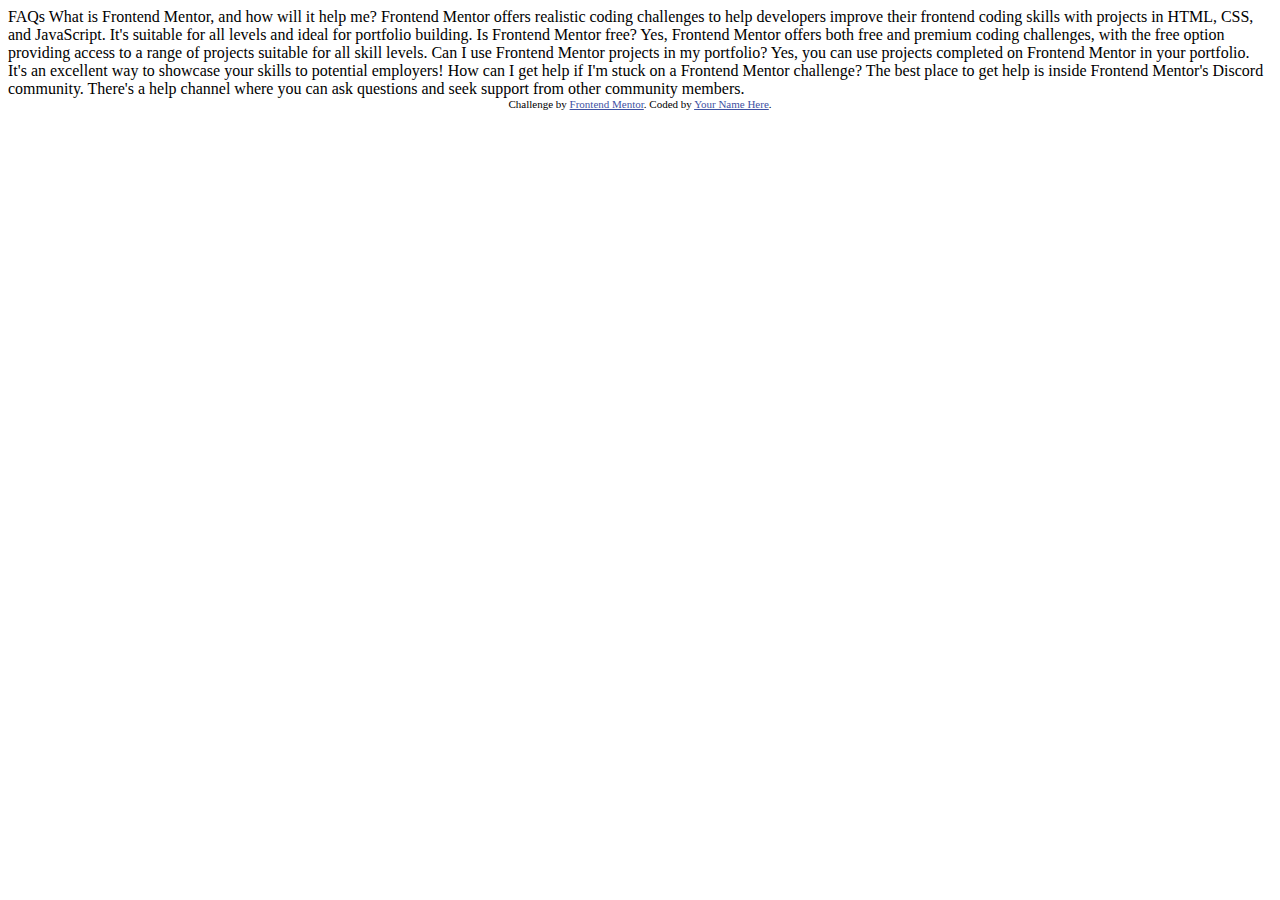
==== index.html @ 5c9370f0 "faq-accordion-main project" ====
<!DOCTYPE html>
<html lang="en">
<head>
  <meta charset="UTF-8">
  <meta name="viewport" content="width=device-width, initial-scale=1.0"> <!-- displays site properly based on user's device -->

  <link rel="icon" type="image/png" sizes="32x32" href="./assets/images/favicon-32x32.png">
  
  <title>Frontend Mentor | FAQ accordion</title>

  <!-- Feel free to remove these styles or customise in your own stylesheet 👍 -->
  <style>
    .attribution { font-size: 11px; text-align: center; }
    .attribution a { color: hsl(228, 45%, 44%); }
  </style>
</head>
<body>

  FAQs

  What is Frontend Mentor, and how will it help me?

  Frontend Mentor offers realistic coding challenges to help developers improve their 
  frontend coding skills with projects in HTML, CSS, and JavaScript. It's suitable for 
  all levels and ideal for portfolio building.

  Is Frontend Mentor free?

  Yes, Frontend Mentor offers both free and premium coding challenges, with the free 
  option providing access to a range of projects suitable for all skill levels.

  Can I use Frontend Mentor projects in my portfolio?

  Yes, you can use projects completed on Frontend Mentor in your portfolio. It's an excellent
  way to showcase your skills to potential employers!

  How can I get help if I'm stuck on a Frontend Mentor challenge?
  
  The best place to get help is inside Frontend Mentor's Discord community. There's a help 
  channel where you can ask questions and seek support from other community members.

  
  <div class="attribution">
    Challenge by <a href="https://www.frontendmentor.io?ref=challenge" target="_blank">Frontend Mentor</a>. 
    Coded by <a href="#">Your Name Here</a>.
  </div>
</body>
</html>
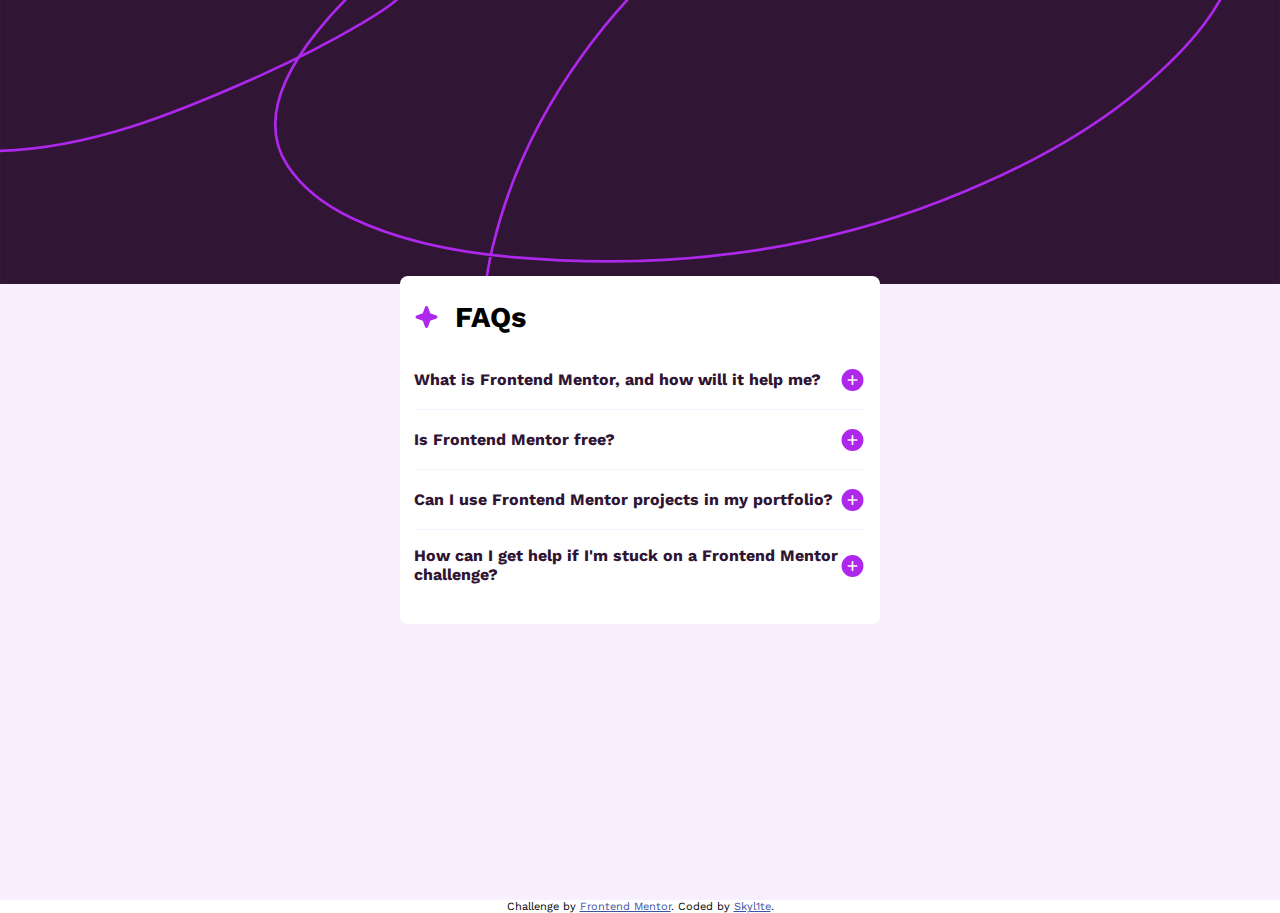
==== commit 55c60287: "/" ====
--- a/index.html
+++ b/index.html
@@ -1,11 +1,14 @@
-<!DOCTYPE html>
+ <!DOCTYPE html>
 <html lang="en">
 <head>
   <meta charset="UTF-8">
   <meta name="viewport" content="width=device-width, initial-scale=1.0"> <!-- displays site properly based on user's device -->
 
   <link rel="icon" type="image/png" sizes="32x32" href="./assets/images/favicon-32x32.png">
-  
+  <link rel="stylesheet" href="src/css/style.css">
+  <link rel="preconnect" href="https://fonts.googleapis.com">
+  <link rel="preconnect" href="https://fonts.gstatic.com" crossorigin>
+  <link href="https://fonts.googleapis.com/css2?family=Work+Sans:ital,wght@0,100..900;1,100..900&display=swap" rel="stylesheet">
   <title>Frontend Mentor | FAQ accordion</title>
 
   <!-- Feel free to remove these styles or customise in your own stylesheet 👍 -->
@@ -15,34 +18,81 @@
   </style>
 </head>
 <body>
-
-  FAQs
-
-  What is Frontend Mentor, and how will it help me?
-
-  Frontend Mentor offers realistic coding challenges to help developers improve their 
-  frontend coding skills with projects in HTML, CSS, and JavaScript. It's suitable for 
-  all levels and ideal for portfolio building.
-
-  Is Frontend Mentor free?
-
-  Yes, Frontend Mentor offers both free and premium coding challenges, with the free 
+  <div class="wrapper">
+    <div class="container">
+      <div class="card">
+        <div class="card__logo">
+          <img src="./public/assets/images/icon-star.svg" alt="logo" class="card__logo-img">
+          <h1 class="card__logo-text">
+            FAQs
+          </h1>
+        </div>
+        <div class="card__content">
+          
+          <div class="card__quastion">
+            <div class="card__option">
+              <h3 class="card__quastion-text">
+                What is Frontend Mentor, and how will it help me?
+              </h3>
+              <button class="card__quastion-btn ">              </button>
+            </div>
+            <p class="card__desc">
+              Frontend Mentor offers realistic coding challenges to help developers improve their 
+              frontend coding skills with projects in HTML, CSS, and JavaScript. It's suitable for 
+              all levels and ideal for portfolio building.
+            </p>
+          </div>
+        
+          <div class="card__quastion">
+            <div class="card__option">
+              <h3 class="card__quastion-text">
+                Is Frontend Mentor free?
+              </h3>
+              <button class="card__quastion-btn ">              </button>
+            </div>
+            <p class="card__desc">
+              Yes, Frontend Mentor offers both free and premium coding challenges, with the free 
   option providing access to a range of projects suitable for all skill levels.
 
-  Can I use Frontend Mentor projects in my portfolio?
+            </p>
+          </div>
 
+          <div class="card__quastion">
+            <div class="card__option">
+              <h3 class="card__quastion-text">
+                Can I use Frontend Mentor projects in my portfolio?
+              </h3>
+              <button class="card__quastion-btn ">              </button>
+            </div>
+            <p class="card__desc">
   Yes, you can use projects completed on Frontend Mentor in your portfolio. It's an excellent
   way to showcase your skills to potential employers!
+            </p>
+          </div>
 
+          <div class="card__quastion">
+            <div class="card__option">
+              <h3 class="card__quastion-text">
   How can I get help if I'm stuck on a Frontend Mentor challenge?
-  
-  The best place to get help is inside Frontend Mentor's Discord community. There's a help 
+              </h3>
+              <button class="card__quastion-btn ">              </button>
+            </div>
+            <p class="card__desc">
+              The best place to get help is inside Frontend Mentor's Discord community. There's a help 
   channel where you can ask questions and seek support from other community members.
+            </p>
+          </div>
 
-  
+        </div>
+      </div>
+    </div>
+  </div>
+ 
   <div class="attribution">
     Challenge by <a href="https://www.frontendmentor.io?ref=challenge" target="_blank">Frontend Mentor</a>. 
-    Coded by <a href="#">Your Name Here</a>.
+    Coded by <a href="https://github.com/Skyl1te" target="_blank">Skyl1te</a>.
   </div>
+  
+  <script src="src/js/app.js"></script>
 </body>
 </html>--- a/src/css/style.css
+++ b/src/css/style.css
@@ -0,0 +1,121 @@
+html {
+  font-size: 100%;
+}
+
+body {
+  font-size: 16px;
+  font-family: "Work Sans", serif;
+  font-optical-sizing: auto;
+  font-style: normal;
+}
+
+.card {
+  display: flex;
+  flex-direction: column;
+  background-color: hsl(0, 0%, 100%);
+  border-radius: 0.5rem;
+  padding: 1.5rem 0.85rem;
+  max-width: 480px;
+}
+.card__logo {
+  display: flex;
+}
+.card__logo-img {
+  width: 25px;
+}
+.card__logo-text {
+  font-size: 1.8rem;
+  margin-left: 1rem;
+}
+.card__content {
+  display: flex;
+  flex-direction: column;
+  gap: 1rem;
+  margin-top: 2rem;
+}
+.card__quastion {
+  border-bottom: 1px solid hsl(275, 100%, 97%);
+}
+.card__quastion:first-child {
+  margin-top: 0;
+}
+.card__quastion:last-child {
+  border-bottom: 0;
+}
+.card__option {
+  display: flex;
+  justify-content: space-between;
+  align-items: center;
+  padding-bottom: 1rem;
+}
+.card__quastion-text {
+  font-size: 1rem;
+  color: hsl(292, 42%, 14%);
+  transition: all 0.15s ease-out;
+}
+.card__quastion-text:hover {
+  color: hsl(293, 88%, 35%);
+  transition: all 0.15s linear;
+}
+.card__quastion-btn {
+  padding: 0.85rem;
+  background-size: cover;
+  background-image: url("../../../public/assets/images/icon-plus.svg");
+  cursor: pointer;
+}
+.card__desc {
+  font-size: 0.75rem;
+  color: hsl(292, 16%, 49%);
+  margin-top: 1.2rem;
+  display: none;
+  font-weight: 500;
+  padding-bottom: 0.3rem;
+}
+
+.container {
+  padding: 0.35rem;
+  width: 100%;
+  height: 100%;
+}
+
+.wrapper {
+  display: grid;
+  place-content: center;
+  padding: 1rem;
+  width: 100%;
+  height: 100vh;
+  background-color: hsl(275, 100%, 97%);
+  background-image: url("../../../public/assets/images/background-pattern-mobile.svg");
+  background-repeat: no-repeat;
+  background-size: 100%;
+}
+
+@media (min-width: 768px) {
+  .wrapper {
+    background-image: url("../../../public/assets/images/background-pattern-desktop.svg");
+    background-repeat: no-repeat;
+  }
+}
+*,
+*::after,
+*::before {
+  box-sizing: border-box;
+  padding: 0;
+  margin: 0;
+}
+
+button {
+  background: none;
+  border: 0;
+}
+button:focus, button:hover, button:checked {
+  outline: 0;
+}
+
+.checked {
+  background-image: url("../../../public/assets/images/icon-plus.svg");
+}
+
+.unchecked {
+  background-image: url("../../../public/assets/images/icon-minus.svg");
+}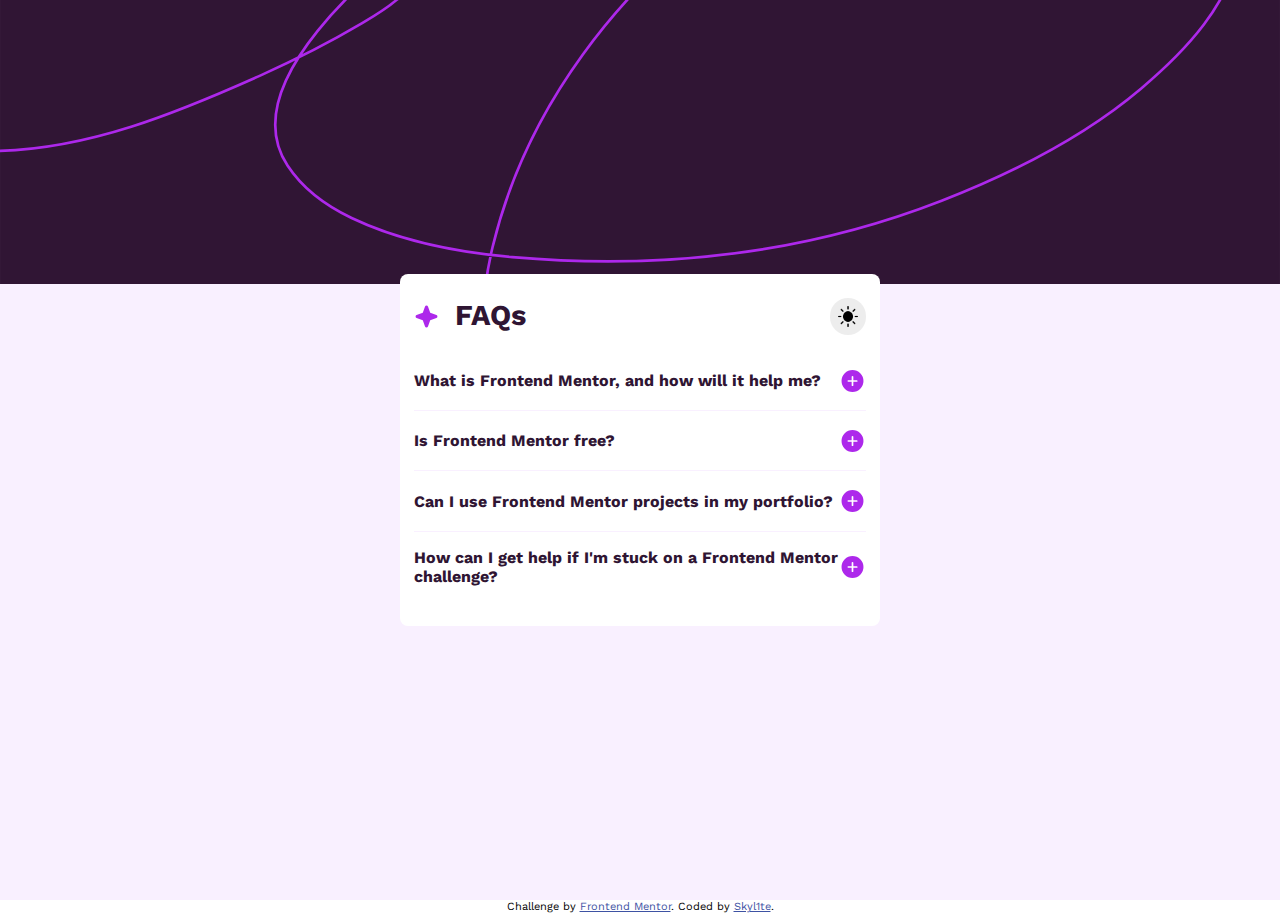
==== commit 49ad9e4b: "Adding dark theme and shortinmg js code" ====
--- a/index.html
+++ b/index.html
@@ -5,7 +5,7 @@
   <meta name="viewport" content="width=device-width, initial-scale=1.0"> <!-- displays site properly based on user's device -->
 
   <link rel="icon" type="image/png" sizes="32x32" href="./assets/images/favicon-32x32.png">
-  <link rel="stylesheet" href="src/css/style.css">
+  <link rel="stylesheet" href="css/style.css">
   <link rel="preconnect" href="https://fonts.googleapis.com">
   <link rel="preconnect" href="https://fonts.gstatic.com" crossorigin>
   <link href="https://fonts.googleapis.com/css2?family=Work+Sans:ital,wght@0,100..900;1,100..900&display=swap" rel="stylesheet">
@@ -17,15 +17,21 @@
     .attribution a { color: hsl(228, 45%, 44%); }
   </style>
 </head>
-<body>
+<body class="dark-mode">
   <div class="wrapper">
     <div class="container">
       <div class="card">
-        <div class="card__logo">
-          <img src="./public/assets/images/icon-star.svg" alt="logo" class="card__logo-img">
-          <h1 class="card__logo-text">
-            FAQs
-          </h1>
+        <div class="card__top">
+          <div class="card__logo">
+            <img src="./public/assets/images/icon-star.svg" alt="logo" class="card__logo-img">
+            <h1 class="card__logo-text">
+              FAQs
+            </h1>
+          </div>
+          <button id="changeThemeBtn">
+            <img src="public/assets/images/sun.png"  id="sun" alt="light-mode-btn">
+            <img src="public/assets/images/moon.png" id="moon" alt="dark-mode-btn">
+          </button>
         </div>
         <div class="card__content">
           
--- a/css/style.css
+++ b/css/style.css
@@ -0,0 +1,173 @@
+html {
+  font-size: 100%;
+}
+
+body {
+  font-size: 16px;
+  font-family: "Work Sans", serif;
+  font-optical-sizing: auto;
+  font-style: normal;
+}
+
+.card {
+  display: flex;
+  flex-direction: column;
+  border-radius: 0.5rem;
+  padding: 1.5rem 0.85rem;
+  max-width: 480px;
+  background-color: var(--color-card);
+}
+.card__top {
+  display: flex;
+  justify-content: space-between;
+}
+.card__logo {
+  display: flex;
+}
+.card__logo-img {
+  width: 25px;
+}
+.card__logo-text {
+  font-size: 1.8rem;
+  margin-left: 1rem;
+  color: var(--color-quastion);
+}
+.card__content {
+  display: flex;
+  flex-direction: column;
+  gap: 1rem;
+  margin-top: 2rem;
+}
+.card__quastion {
+  border-bottom: 1px solid hsl(275, 100%, 97%);
+}
+.card__quastion:first-child {
+  margin-top: 0;
+}
+.card__quastion:last-child {
+  border-bottom: 0;
+}
+.card__option {
+  display: flex;
+  justify-content: space-between;
+  align-items: center;
+  padding-bottom: 1rem;
+}
+.card__quastion-text {
+  font-size: 1rem;
+  color: var(--color-quastion);
+  transition: all 0.15s ease-out;
+}
+.card__quastion-text:hover {
+  color: hsl(293, 88%, 35%);
+  transition: all 0.15s linear;
+}
+.card__quastion-btn {
+  padding: 0.85rem;
+  background-size: cover;
+  background-image: url("../public/assets/images/icon-plus.svg");
+  cursor: pointer;
+}
+.card__desc {
+  font-size: 0.75rem;
+  color: var(--color-desc);
+  margin-top: 1.2rem;
+  display: none;
+  font-weight: 500;
+  padding-bottom: 0.3rem;
+}
+
+#changeThemeBtn {
+  display: flex;
+  justify-content: center;
+  align-items: center;
+  justify-self: end;
+  width: 2.3rem;
+  height: 2.3rem;
+  padding: 0.5rem;
+  border-radius: 2rem;
+  background-color: hsl(0, 0%, 93%);
+  cursor: pointer;
+}
+#changeThemeBtn img {
+  width: 100%;
+}
+
+.container {
+  padding: 0.35rem;
+  width: 100%;
+  height: 100%;
+}
+
+.wrapper {
+  display: grid;
+  place-content: center;
+  padding: 1rem;
+  width: 100%;
+  height: 100vh;
+  background-color: var(--color-background);
+  background-image: url("../public/assets/images/background-pattern-mobile.svg");
+  background-repeat: no-repeat;
+  background-size: 100%;
+}
+
+@media (min-width: 768px) {
+  .wrapper {
+    background-image: url("../public/assets/images/background-pattern-desktop.svg");
+    background-repeat: no-repeat;
+  }
+}
+*,
+*::after,
+*::before {
+  box-sizing: border-box;
+  padding: 0;
+  margin: 0;
+}
+
+button {
+  background: none;
+  border: 0;
+}
+button:focus, button:hover, button:checked {
+  outline: 0;
+}
+
+.checked {
+  background-image: url("../public/assets/images/icon-minus.svg");
+}
+
+html[data-theme=light] {
+  --color-quastion: hsl(292, 42%, 14%);
+  --color-desc: hsl(292, 16%, 49%);
+  --color-background: hsl(275, 100%, 97%);
+  --color-card: hsl(0, 0%, 100%);
+}
+html[data-theme=light] .unchecked {
+  filter: brightness(0.5);
+}
+html[data-theme=light] #moon {
+  display: none;
+}
+html[data-theme=light] #sun {
+  display: block;
+}
+
+html[data-theme=dark] {
+  --color-quastion: hsl(0, 0%, 100%);
+  --color-desc: hsl(275, 100%, 97%);
+  --color-background: hsl(292, 42%, 14%);
+  --color-card: #000;
+}
+html[data-theme=dark] .unchecked {
+  filter: brightness(3);
+}
+html[data-theme=dark] #changeThemeBtn {
+  background-color: hsl(0, 0%, 13%);
+}
+html[data-theme=dark] #moon {
+  display: block;
+}
+html[data-theme=dark] #sun {
+  display: none;
+}